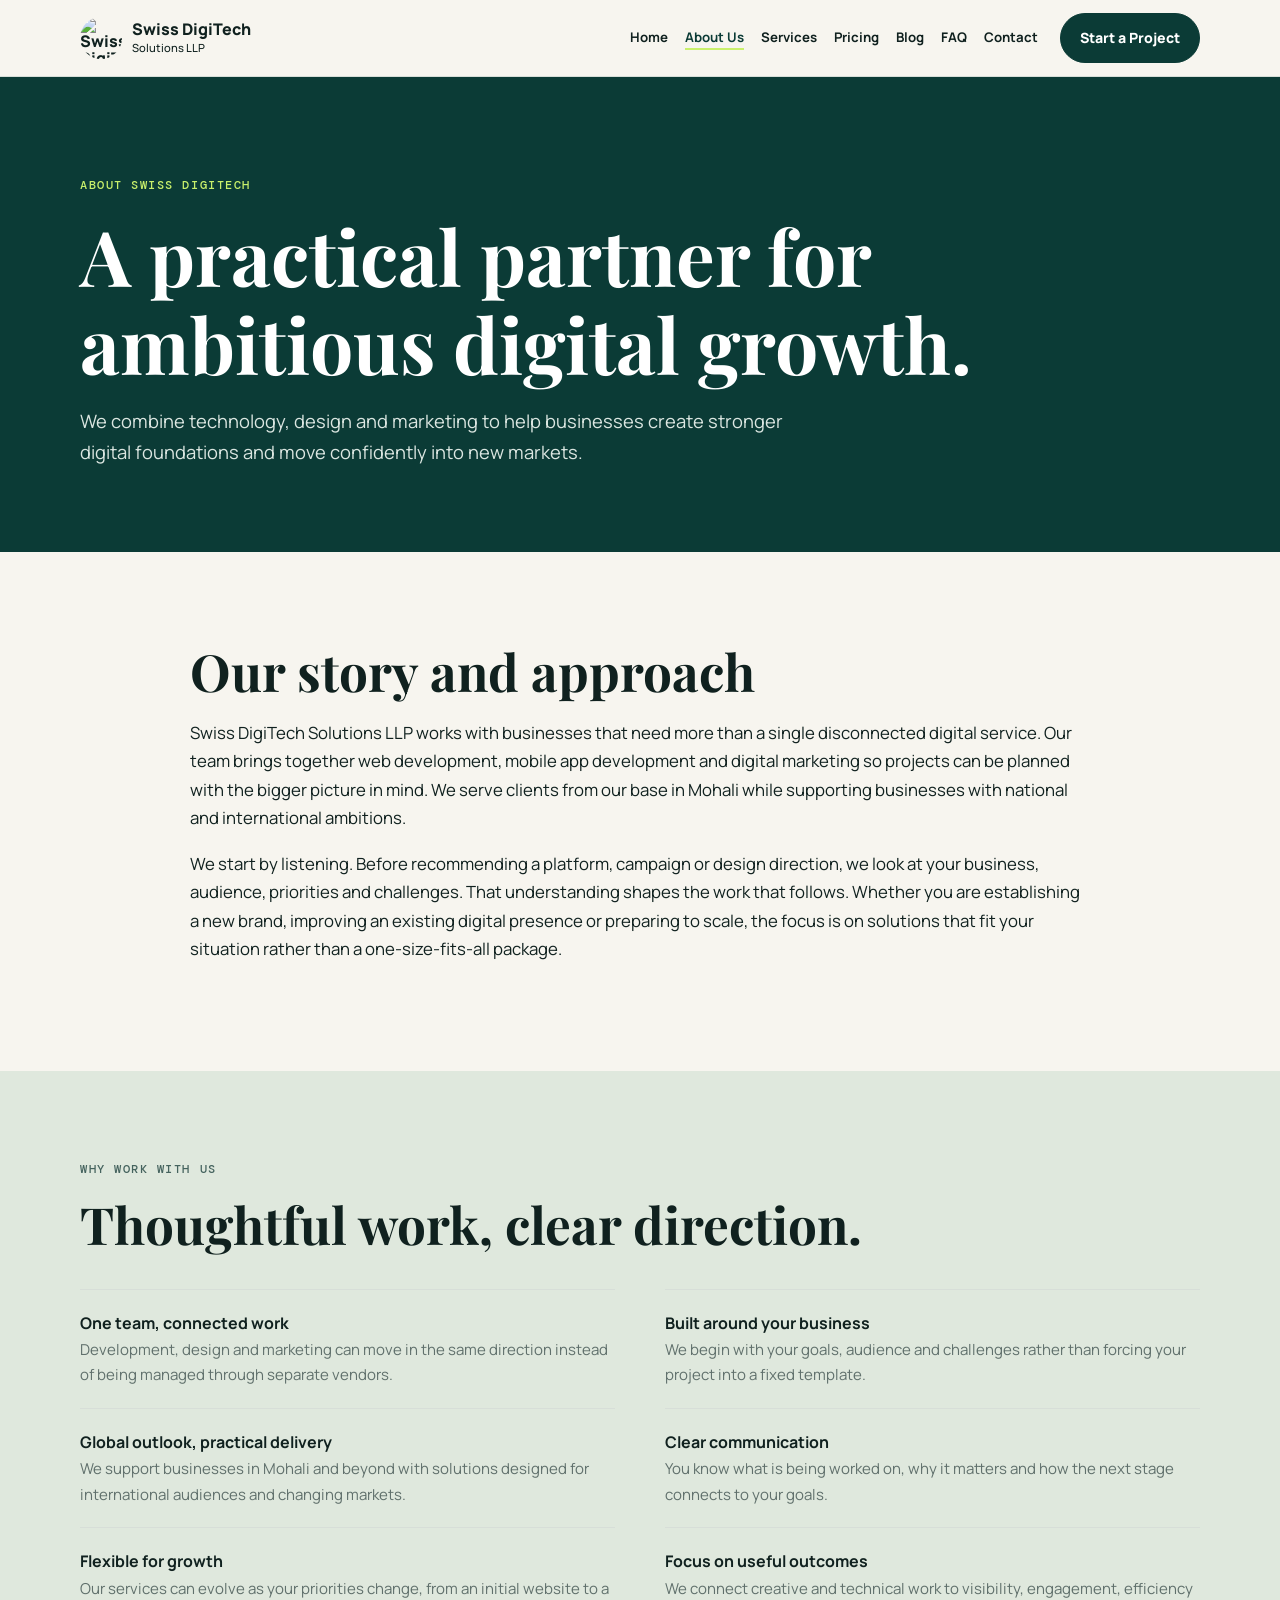
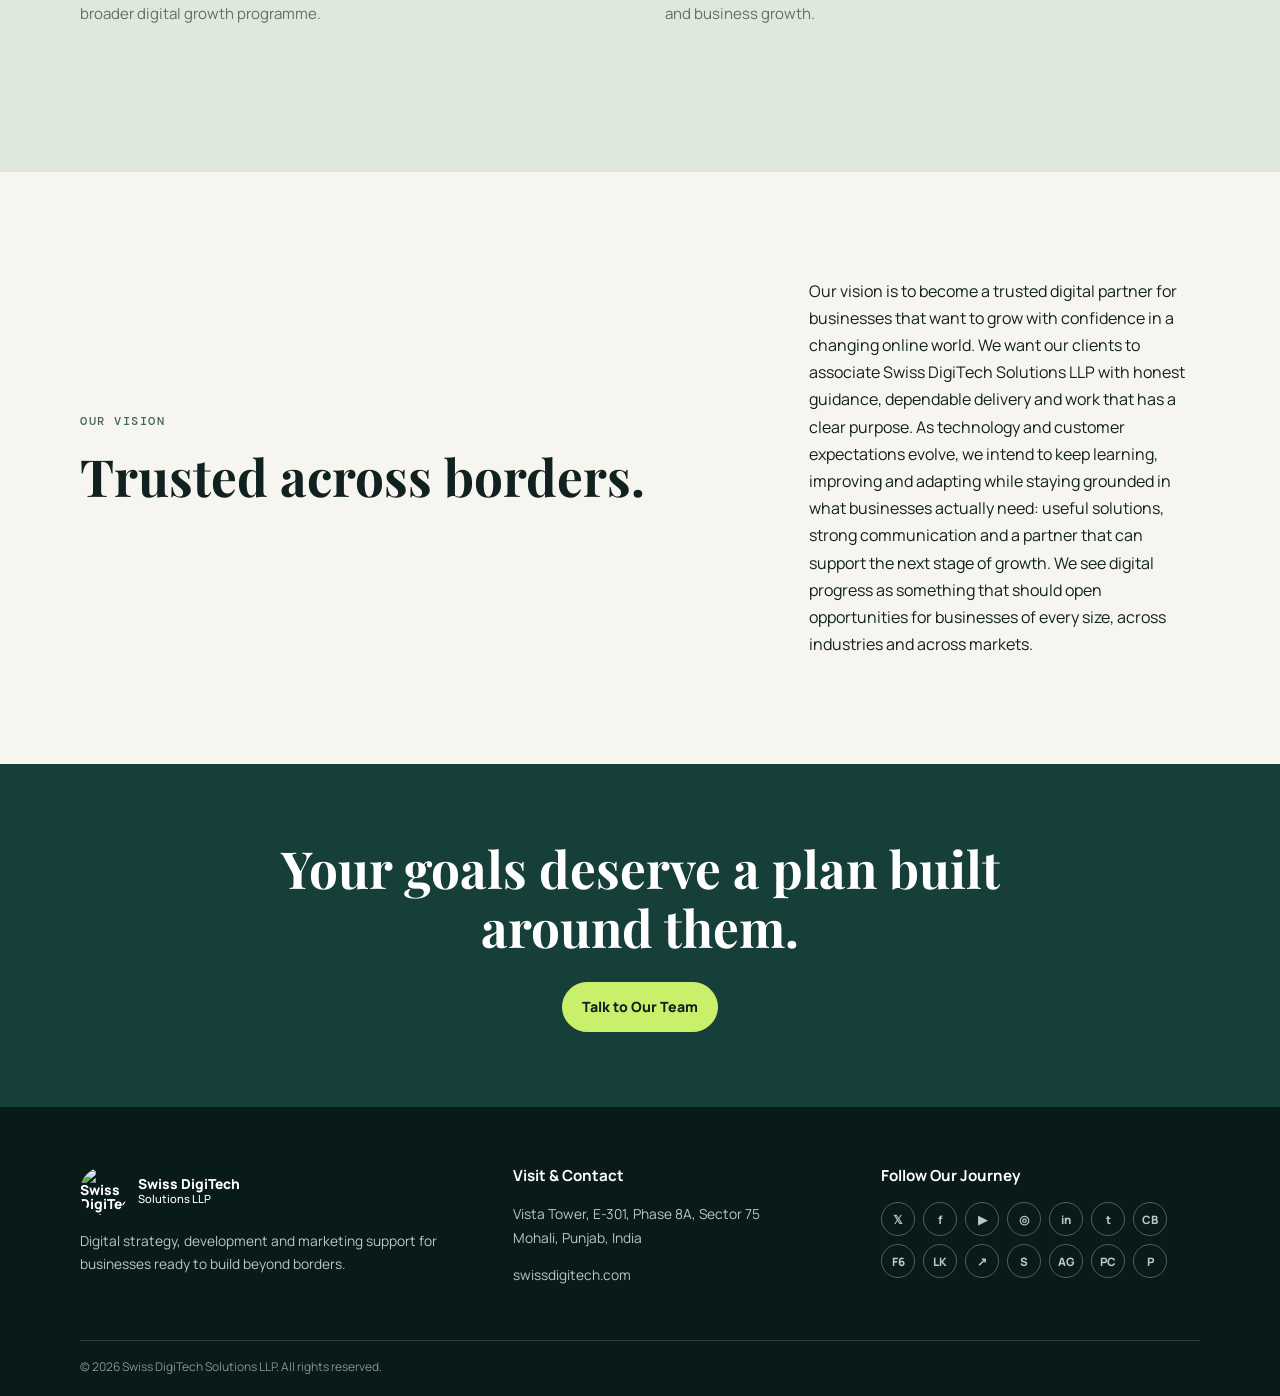
==== about.html @ 36861862 "Add files via upload" ====
<!doctype html><html lang="en"><head>
<meta charset="utf-8"><meta name="viewport" content="width=device-width, initial-scale=1">
<title>About Swiss DigiTech Solutions LLP | Digital Partner</title><meta name="description" content="Learn how Swiss DigiTech Solutions LLP combines technology, design and marketing to support businesses from Mohali to global markets.">
<link rel="canonical" href="https://swissdigitech.com/about-us.html">
<meta name="robots" content="index, follow"><meta name="theme-color" content="#0b3b36">
<link rel="icon" href="https://github.com/swissdigitechsolutionsllp/swissdigitechsolutionsllp.github.io/raw/main/Swiss%20DigiTech%20Solutions%20LLP.jpg"><link rel="manifest" href="site.webmanifest"><link rel="stylesheet" href="styles.css">
</head><body><header class="site-header"><div class="container nav-wrap">
    <a class="brand" href="index.html"><img src="https://github.com/swissdigitechsolutionsllp/swissdigitechsolutionsllp.github.io/raw/main/Swiss%20DigiTech%20Solutions%20LLP.jpg" alt="Swiss DigiTech Solutions LLP logo"><span>Swiss DigiTech<br><small>Solutions LLP</small></span></a>
    <nav aria-label="Main navigation"><a class="" href="index.html">Home</a><a class="active" href="about.html">About Us</a><a class="" href="services.html">Services</a><a class="" href="pricing.html">Pricing</a><a class="" href="blog.html">Blog</a><a class="" href="faq.html">FAQ</a><a class="" href="contact.html">Contact</a></nav>
    <a class="nav-cta" href="contact.html">Start a Project</a>
    </div></header><main>
<section class="page-hero"><div class="container"><p class="eyebrow">ABOUT SWISS DIGITECH</p><h1>A practical partner for ambitious digital growth.</h1><p class="lead">We combine technology, design and marketing to help businesses create stronger digital foundations and move confidently into new markets.</p></div></section>
<section class="section container prose"><h2>Our story and approach</h2><p>Swiss DigiTech Solutions LLP works with businesses that need more than a single disconnected digital service. Our team brings together web development, mobile app development and digital marketing so projects can be planned with the bigger picture in mind. We serve clients from our base in Mohali while supporting businesses with national and international ambitions.</p><p>We start by listening. Before recommending a platform, campaign or design direction, we look at your business, audience, priorities and challenges. That understanding shapes the work that follows. Whether you are establishing a new brand, improving an existing digital presence or preparing to scale, the focus is on solutions that fit your situation rather than a one-size-fits-all package.</p></section>
<section class="section tint"><div class="container"><p class="eyebrow">WHY WORK WITH US</p><h2>Thoughtful work, clear direction.</h2><ul class="benefit-list"><li><strong>One team, connected work</strong><span>Development, design and marketing can move in the same direction instead of being managed through separate vendors.</span></li><li><strong>Built around your business</strong><span>We begin with your goals, audience and challenges rather than forcing your project into a fixed template.</span></li><li><strong>Global outlook, practical delivery</strong><span>We support businesses in Mohali and beyond with solutions designed for international audiences and changing markets.</span></li><li><strong>Clear communication</strong><span>You know what is being worked on, why it matters and how the next stage connects to your goals.</span></li><li><strong>Flexible for growth</strong><span>Our services can evolve as your priorities change, from an initial website to a broader digital growth programme.</span></li><li><strong>Focus on useful outcomes</strong><span>We connect creative and technical work to visibility, engagement, efficiency and business growth.</span></li></ul></div></section>
<section class="section container split"><div><p class="eyebrow">OUR VISION</p><h2>Trusted across borders.</h2></div><div><p>Our vision is to become a trusted digital partner for businesses that want to grow with confidence in a changing online world. We want our clients to associate Swiss DigiTech Solutions LLP with honest guidance, dependable delivery and work that has a clear purpose. As technology and customer expectations evolve, we intend to keep learning, improving and adapting while staying grounded in what businesses actually need: useful solutions, strong communication and a partner that can support the next stage of growth. We see digital progress as something that should open opportunities for businesses of every size, across industries and across markets.</p></div></section>
<section class="cta"><div class="container"><h2>Your goals deserve a plan built around them.</h2><a class="btn light" href="contact.html">Talk to Our Team</a></div></section></main><footer><div class="container footer-grid">
    <div><a class="brand footer-brand" href="index.html"><img src="https://github.com/swissdigitechsolutionsllp/swissdigitechsolutionsllp.github.io/raw/main/Swiss%20DigiTech%20Solutions%20LLP.jpg" alt="Swiss DigiTech Solutions LLP logo"><span>Swiss DigiTech<br><small>Solutions LLP</small></span></a>
    <p>Digital strategy, development and marketing support for businesses ready to build beyond borders.</p></div>
    <div><h3>Visit & Contact</h3><p>Vista Tower, E-301, Phase 8A, Sector 75<br>Mohali, Punjab, India</p><p><a href="https://swissdigitech.com/" target="_blank" rel="noopener">swissdigitech.com</a></p></div>
    <div><h3>Follow Our Journey</h3><div class="socials"><a href="https://x.com/swissdigitech" target="_blank" rel="noopener noreferrer" aria-label="Swiss DigiTech on social platform">𝕏</a>
<a href="https://www.facebook.com/people/Swiss-Digitech/61572821364476/" target="_blank" rel="noopener noreferrer" aria-label="Swiss DigiTech on social platform">f</a>
<a href="https://www.youtube.com/@SwissDigitech" target="_blank" rel="noopener noreferrer" aria-label="Swiss DigiTech on social platform">▶</a>
<a href="https://www.instagram.com/swiss_digitech" target="_blank" rel="noopener noreferrer" aria-label="Swiss DigiTech on social platform">◎</a>
<a href="https://www.linkedin.com/company/swiss-digitech/" target="_blank" rel="noopener noreferrer" aria-label="Swiss DigiTech on social platform">in</a>
<a href="https://swissdigitechsolutionsllp.tumblr.com/" target="_blank" rel="noopener noreferrer" aria-label="Swiss DigiTech on social platform">t</a>
<a href="https://www.crunchbase.com/organization/swiss-digitech-solutions-llp" target="_blank" rel="noopener noreferrer" aria-label="Swiss DigiTech on social platform">CB</a>
<a href="https://www.f6s.com/company/swiss-digitech-solutions-llp" target="_blank" rel="noopener noreferrer" aria-label="Swiss DigiTech on social platform">F6</a>
<a href="https://www.letsknowit.com/swissdigitechsolutionsllp" target="_blank" rel="noopener noreferrer" aria-label="Swiss DigiTech on social platform">LK</a>
<a href="https://linktr.ee/swissdigitechsolutionsllp" target="_blank" rel="noopener noreferrer" aria-label="Swiss DigiTech on social platform">↗</a>
<a href="https://www.spreaker.com/podcast/swiss-digitech-solutions-llp--6686978" target="_blank" rel="noopener noreferrer" aria-label="Swiss DigiTech on social platform">S</a>
<a href="https://www.airgigs.com/user/swissdigitechsolutionsllp" target="_blank" rel="noopener noreferrer" aria-label="Swiss DigiTech on social platform">AG</a>
<a href="https://www.podchaser.com/podcasts/swiss-digitech-solutions-llp-a-6158452" target="_blank" rel="noopener noreferrer" aria-label="Swiss DigiTech on social platform">PC</a>
<a href="https://www.podomatic.com/podcasts/swissdigitech0podcast" target="_blank" rel="noopener noreferrer" aria-label="Swiss DigiTech on social platform">P</a></div></div>
    </div><div class="container copyright">© 2026 Swiss DigiTech Solutions LLP. All rights reserved.</div></footer></body></html>
---- styles.css ----
@import url('https://fonts.googleapis.com/css2?family=DM+Mono:wght@400;500&family=Manrope:wght@400;500;600;700;800&family=Playfair+Display:wght@600;700&display=swap');
:root{--ink:#10211f;--deep:#0b3b36;--sage:#dfe8dd;--lime:#c9f06b;--paper:#f7f5ef;--muted:#60706c;--line:#d7ded8;--white:#fff}*{box-sizing:border-box}html{scroll-behavior:smooth}body{margin:0;background:var(--paper);color:var(--ink);font-family:Manrope,Arial,sans-serif;line-height:1.7}.container{width:min(1120px,calc(100% - 40px));margin:auto}.site-header{position:sticky;top:0;z-index:20;background:rgba(247,245,239,.95);backdrop-filter:blur(14px);border-bottom:1px solid var(--line)}.nav-wrap{min-height:76px;display:flex;align-items:center;gap:22px}.brand{display:flex;align-items:center;gap:10px;text-decoration:none;color:var(--ink);font-weight:800;line-height:1.05}.brand img{width:42px;height:42px;border-radius:50%;object-fit:cover}.brand small{font-weight:500;font-size:.7rem}nav{display:flex;gap:17px;margin-left:auto}nav a{font-size:.83rem;text-decoration:none;color:var(--ink);font-weight:700}nav a:hover,nav a.active{color:var(--deep);border-bottom:2px solid var(--lime)}.nav-cta,.btn{display:inline-block;background:var(--deep);color:white;text-decoration:none;padding:12px 19px;border-radius:999px;font-size:.88rem;font-weight:800;border:1px solid var(--deep);cursor:pointer}.nav-cta{white-space:nowrap}.btn:hover{transform:translateY(-1px)}.ghost{background:transparent;color:var(--deep)}.light{background:var(--lime);border-color:var(--lime);color:var(--ink)}h1,h2,h3{line-height:1.15;margin:0 0 18px}h1,h2{font-family:"Playfair Display",Georgia,serif}h1{font-size:clamp(2.7rem,6vw,5.7rem);max-width:900px}h2{font-size:clamp(2rem,4vw,3.3rem)}h3{font-size:1.12rem}.hero{padding:95px 0 80px;background:linear-gradient(135deg,#f7f5ef 58%,#dfe8dd)}.hero-grid,.split,.contact-grid{display:grid;grid-template-columns:1.35fr .8fr;gap:70px;align-items:center}.eyebrow{font:500 .74rem "DM Mono",monospace;letter-spacing:.13em;color:#45635e;margin:0 0 18px}.lead{font-size:1.15rem;color:#43514d;max-width:750px}.actions{display:flex;gap:12px;flex-wrap:wrap;margin-top:28px}.hero-panel{background:var(--deep);color:white;padding:32px;min-height:340px;border-radius:3px;display:flex;flex-direction:column;gap:20px}.hero-panel span{font:500 .72rem "DM Mono",monospace;color:var(--lime)}.hero-panel h2{font-family:Manrope;font-size:2rem;margin-top:auto}.section{padding:90px 0}.tint{background:var(--sage)}.card-grid{display:grid;grid-template-columns:repeat(3,1fr);gap:18px;margin-top:36px}.card{background:var(--white);border:1px solid var(--line);padding:28px;border-radius:4px}.card p{color:var(--muted);margin-bottom:0}.center{text-align:center;margin-top:32px}.benefit-list{display:grid;grid-template-columns:repeat(2,1fr);gap:0 50px;padding:0;margin:35px 0;list-style:none}.benefit-list li{padding:20px 0;border-top:1px solid var(--line)}.benefit-list strong,.benefit-list span{display:block}.benefit-list span{color:var(--muted);font-size:.94rem}.statement{background:var(--deep);color:white;padding:100px 0}.statement .eyebrow{color:var(--lime)}.statement p:last-child{font-size:1.05rem;color:#d9e5df}.narrow{max-width:800px}.cta{padding:75px 0;background:#173f3a;color:white;text-align:center}.cta h2{max-width:800px;margin:0 auto 25px}.page-hero{padding:100px 0 65px;background:var(--deep);color:white}.page-hero .eyebrow{color:var(--lime)}.page-hero .lead{color:#dbe6e1}.prose{max-width:900px}.prose p{font-size:1.05rem}.steps{list-style:none;padding:0;margin:0}.steps li{display:grid;grid-template-columns:140px 1fr;gap:20px;padding:17px 0;border-top:1px solid var(--line)}.steps span{color:var(--muted)}.pricing-grid{display:grid;grid-template-columns:repeat(3,1fr);gap:18px}.price-card{border:1px solid var(--line);padding:32px;background:white}.price-card.featured{background:var(--deep);color:white}.price-card.featured .eyebrow{color:var(--lime)}.price-card ul{padding-left:18px;margin:25px 0}.faq-list{max-width:900px}.faq-list details{background:white;border:1px solid var(--line);padding:20px 24px;margin-bottom:12px}.faq-list summary{font-weight:800;cursor:pointer}.faq-list p{color:var(--muted)}.tag{font:500 .7rem "DM Mono",monospace;color:var(--deep);letter-spacing:.1em}.contact-grid{align-items:start}.contact-card{display:grid;gap:3px;padding:16px 0;border-bottom:1px solid var(--line)}.contact-card a{color:var(--deep)}form{background:white;border:1px solid var(--line);padding:28px}label{display:block;font-size:.85rem;font-weight:800;margin-bottom:15px}input,textarea{width:100%;margin-top:6px;padding:12px;border:1px solid #bdc9c2;background:#fff;font:inherit}.form-note{font-size:.75rem;color:var(--muted)}footer{background:#081b19;color:#dce5e0;padding:60px 0 18px}.footer-grid{display:grid;grid-template-columns:1.2fr 1fr 1fr;gap:50px}.footer-brand{color:white}.footer-brand img{width:48px;height:48px}footer h3{font-family:Manrope;color:white;font-size:.95rem}footer p,footer a{font-size:.86rem;color:#b8c9c2;text-decoration:none}.socials{display:flex;flex-wrap:wrap;gap:8px}.socials a{width:34px;height:34px;border:1px solid #48615c;display:grid;place-items:center;border-radius:50%;font-weight:800;font-size:.72rem}.copyright{border-top:1px solid #29423d;margin-top:40px;padding-top:16px;font-size:.75rem;color:#81958f}@media(max-width:850px){nav{display:none}.nav-cta{margin-left:auto}.hero-grid,.split,.contact-grid{grid-template-columns:1fr;gap:35px}.card-grid,.pricing-grid{grid-template-columns:1fr 1fr}.footer-grid{grid-template-columns:1fr 1fr}.hero{padding-top:70px}.section{padding:65px 0}}@media(max-width:560px){.container{width:min(100% - 28px,1120px)}.nav-cta{display:none}.site-header .brand img{width:38px;height:38px}.card-grid,.pricing-grid,.benefit-list{grid-template-columns:1fr}.footer-grid{grid-template-columns:1fr}.benefit-list{gap:0}.steps li{grid-template-columns:1fr;gap:4px}.hero-panel{min-height:260px}.page-hero{padding:75px 0 55px}}
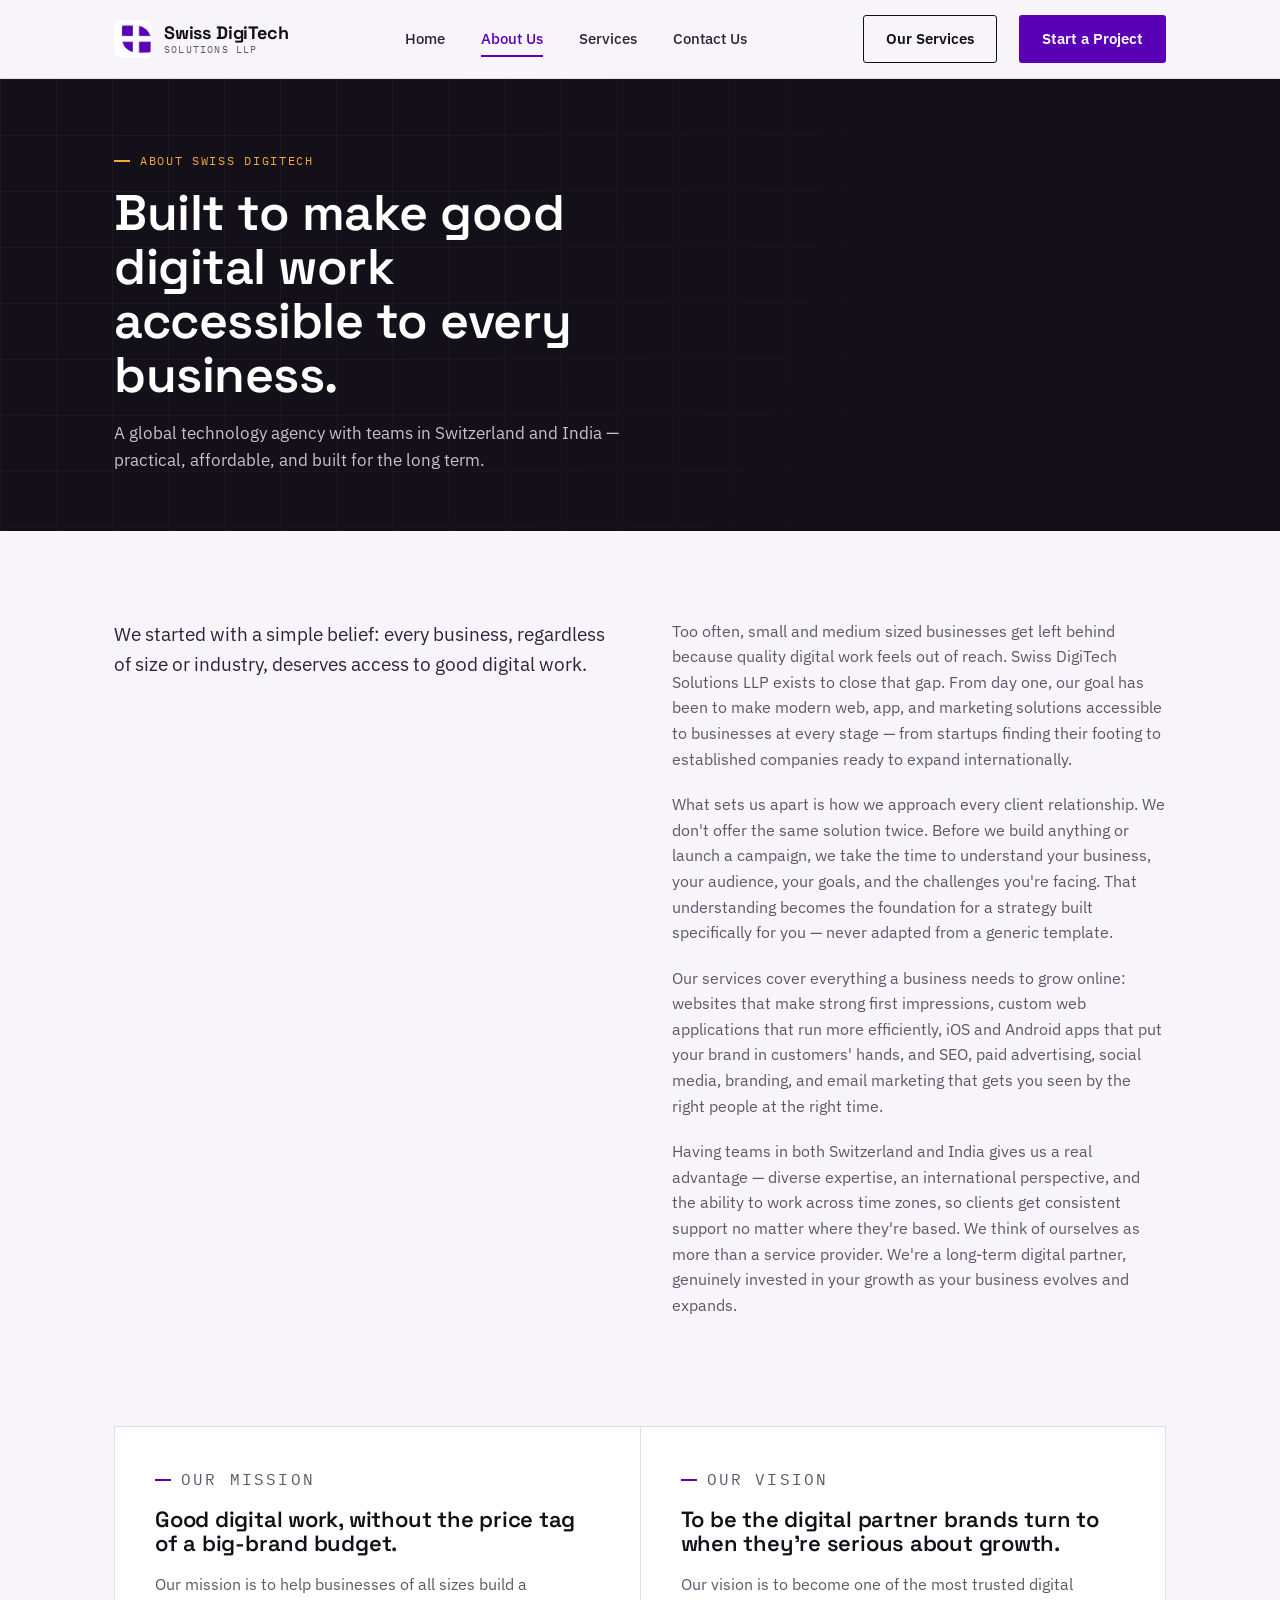
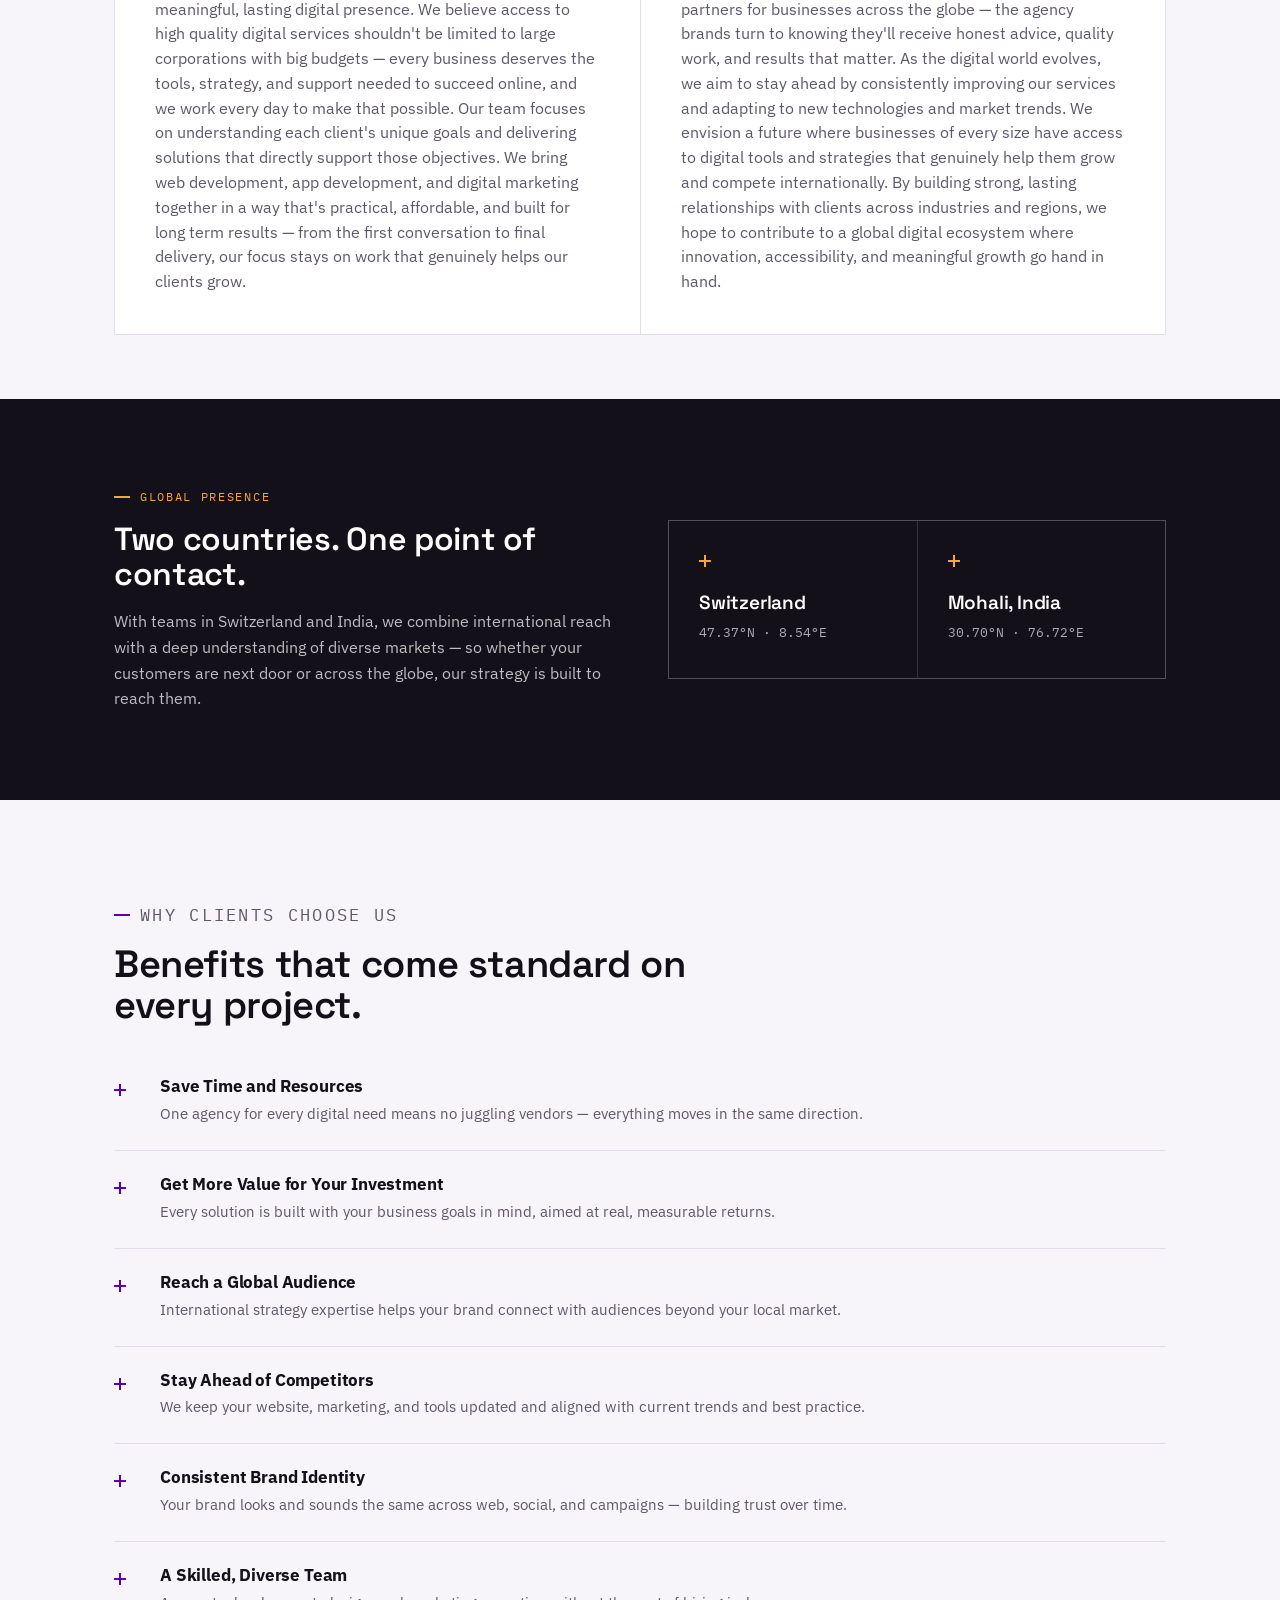
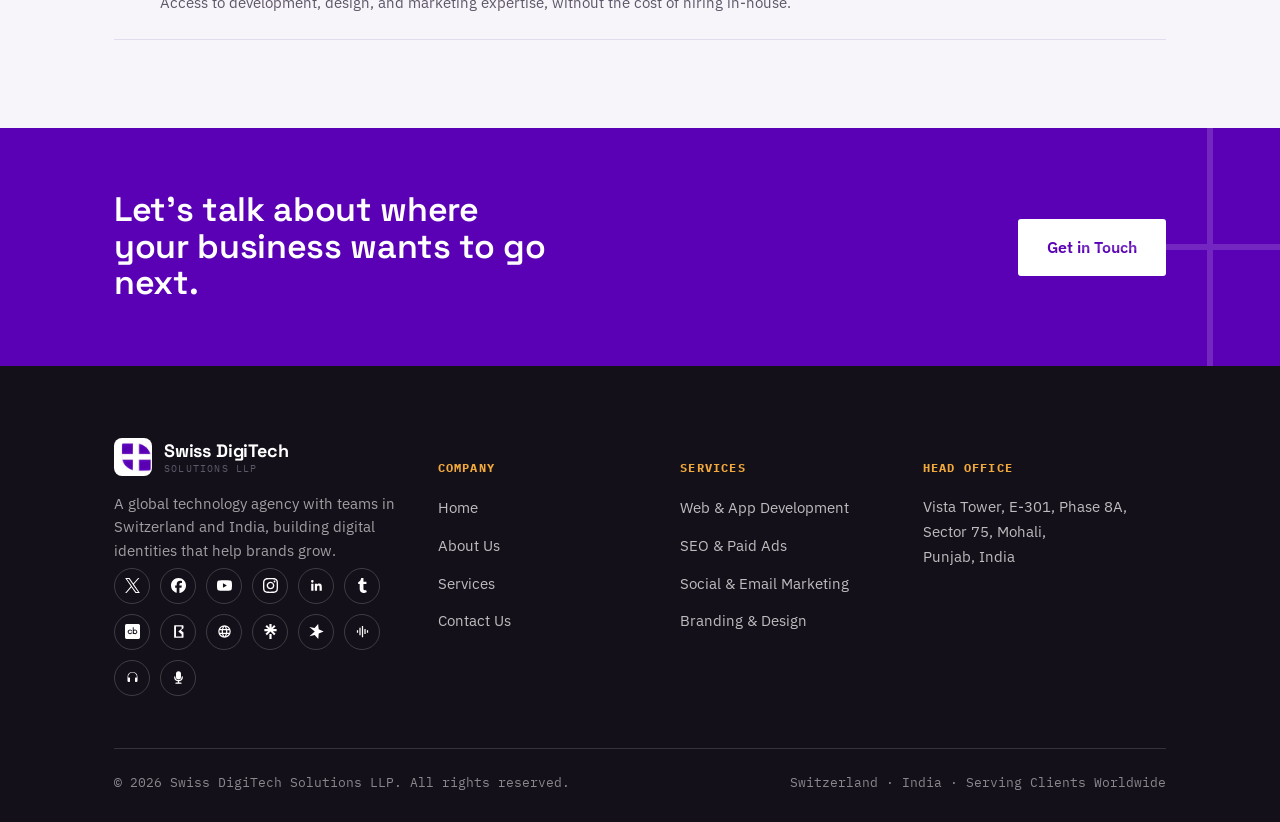
==== commit 3c39ee93: "Add files via upload" ====
--- a/about.html
+++ b/about.html
@@ -1,34 +1,213 @@
-<!doctype html><html lang="en"><head>
-<meta charset="utf-8"><meta name="viewport" content="width=device-width, initial-scale=1">
-<title>About Swiss DigiTech Solutions LLP | Digital Partner</title><meta name="description" content="Learn how Swiss DigiTech Solutions LLP combines technology, design and marketing to support businesses from Mohali to global markets.">
-<link rel="canonical" href="https://swissdigitech.com/about-us.html">
-<meta name="robots" content="index, follow"><meta name="theme-color" content="#0b3b36">
-<link rel="icon" href="https://github.com/swissdigitechsolutionsllp/swissdigitechsolutionsllp.github.io/raw/main/Swiss%20DigiTech%20Solutions%20LLP.jpg"><link rel="manifest" href="site.webmanifest"><link rel="stylesheet" href="styles.css">
-</head><body><header class="site-header"><div class="container nav-wrap">
-    <a class="brand" href="index.html"><img src="https://github.com/swissdigitechsolutionsllp/swissdigitechsolutionsllp.github.io/raw/main/Swiss%20DigiTech%20Solutions%20LLP.jpg" alt="Swiss DigiTech Solutions LLP logo"><span>Swiss DigiTech<br><small>Solutions LLP</small></span></a>
-    <nav aria-label="Main navigation"><a class="" href="index.html">Home</a><a class="active" href="about.html">About Us</a><a class="" href="services.html">Services</a><a class="" href="pricing.html">Pricing</a><a class="" href="blog.html">Blog</a><a class="" href="faq.html">FAQ</a><a class="" href="contact.html">Contact</a></nav>
-    <a class="nav-cta" href="contact.html">Start a Project</a>
-    </div></header><main>
-<section class="page-hero"><div class="container"><p class="eyebrow">ABOUT SWISS DIGITECH</p><h1>A practical partner for ambitious digital growth.</h1><p class="lead">We combine technology, design and marketing to help businesses create stronger digital foundations and move confidently into new markets.</p></div></section>
-<section class="section container prose"><h2>Our story and approach</h2><p>Swiss DigiTech Solutions LLP works with businesses that need more than a single disconnected digital service. Our team brings together web development, mobile app development and digital marketing so projects can be planned with the bigger picture in mind. We serve clients from our base in Mohali while supporting businesses with national and international ambitions.</p><p>We start by listening. Before recommending a platform, campaign or design direction, we look at your business, audience, priorities and challenges. That understanding shapes the work that follows. Whether you are establishing a new brand, improving an existing digital presence or preparing to scale, the focus is on solutions that fit your situation rather than a one-size-fits-all package.</p></section>
-<section class="section tint"><div class="container"><p class="eyebrow">WHY WORK WITH US</p><h2>Thoughtful work, clear direction.</h2><ul class="benefit-list"><li><strong>One team, connected work</strong><span>Development, design and marketing can move in the same direction instead of being managed through separate vendors.</span></li><li><strong>Built around your business</strong><span>We begin with your goals, audience and challenges rather than forcing your project into a fixed template.</span></li><li><strong>Global outlook, practical delivery</strong><span>We support businesses in Mohali and beyond with solutions designed for international audiences and changing markets.</span></li><li><strong>Clear communication</strong><span>You know what is being worked on, why it matters and how the next stage connects to your goals.</span></li><li><strong>Flexible for growth</strong><span>Our services can evolve as your priorities change, from an initial website to a broader digital growth programme.</span></li><li><strong>Focus on useful outcomes</strong><span>We connect creative and technical work to visibility, engagement, efficiency and business growth.</span></li></ul></div></section>
-<section class="section container split"><div><p class="eyebrow">OUR VISION</p><h2>Trusted across borders.</h2></div><div><p>Our vision is to become a trusted digital partner for businesses that want to grow with confidence in a changing online world. We want our clients to associate Swiss DigiTech Solutions LLP with honest guidance, dependable delivery and work that has a clear purpose. As technology and customer expectations evolve, we intend to keep learning, improving and adapting while staying grounded in what businesses actually need: useful solutions, strong communication and a partner that can support the next stage of growth. We see digital progress as something that should open opportunities for businesses of every size, across industries and across markets.</p></div></section>
-<section class="cta"><div class="container"><h2>Your goals deserve a plan built around them.</h2><a class="btn light" href="contact.html">Talk to Our Team</a></div></section></main><footer><div class="container footer-grid">
-    <div><a class="brand footer-brand" href="index.html"><img src="https://github.com/swissdigitechsolutionsllp/swissdigitechsolutionsllp.github.io/raw/main/Swiss%20DigiTech%20Solutions%20LLP.jpg" alt="Swiss DigiTech Solutions LLP logo"><span>Swiss DigiTech<br><small>Solutions LLP</small></span></a>
-    <p>Digital strategy, development and marketing support for businesses ready to build beyond borders.</p></div>
-    <div><h3>Visit & Contact</h3><p>Vista Tower, E-301, Phase 8A, Sector 75<br>Mohali, Punjab, India</p><p><a href="https://swissdigitech.com/" target="_blank" rel="noopener">swissdigitech.com</a></p></div>
-    <div><h3>Follow Our Journey</h3><div class="socials"><a href="https://x.com/swissdigitech" target="_blank" rel="noopener noreferrer" aria-label="Swiss DigiTech on social platform">𝕏</a>
-<a href="https://www.facebook.com/people/Swiss-Digitech/61572821364476/" target="_blank" rel="noopener noreferrer" aria-label="Swiss DigiTech on social platform">f</a>
-<a href="https://www.youtube.com/@SwissDigitech" target="_blank" rel="noopener noreferrer" aria-label="Swiss DigiTech on social platform">▶</a>
-<a href="https://www.instagram.com/swiss_digitech" target="_blank" rel="noopener noreferrer" aria-label="Swiss DigiTech on social platform">◎</a>
-<a href="https://www.linkedin.com/company/swiss-digitech/" target="_blank" rel="noopener noreferrer" aria-label="Swiss DigiTech on social platform">in</a>
-<a href="https://swissdigitechsolutionsllp.tumblr.com/" target="_blank" rel="noopener noreferrer" aria-label="Swiss DigiTech on social platform">t</a>
-<a href="https://www.crunchbase.com/organization/swiss-digitech-solutions-llp" target="_blank" rel="noopener noreferrer" aria-label="Swiss DigiTech on social platform">CB</a>
-<a href="https://www.f6s.com/company/swiss-digitech-solutions-llp" target="_blank" rel="noopener noreferrer" aria-label="Swiss DigiTech on social platform">F6</a>
-<a href="https://www.letsknowit.com/swissdigitechsolutionsllp" target="_blank" rel="noopener noreferrer" aria-label="Swiss DigiTech on social platform">LK</a>
-<a href="https://linktr.ee/swissdigitechsolutionsllp" target="_blank" rel="noopener noreferrer" aria-label="Swiss DigiTech on social platform">↗</a>
-<a href="https://www.spreaker.com/podcast/swiss-digitech-solutions-llp--6686978" target="_blank" rel="noopener noreferrer" aria-label="Swiss DigiTech on social platform">S</a>
-<a href="https://www.airgigs.com/user/swissdigitechsolutionsllp" target="_blank" rel="noopener noreferrer" aria-label="Swiss DigiTech on social platform">AG</a>
-<a href="https://www.podchaser.com/podcasts/swiss-digitech-solutions-llp-a-6158452" target="_blank" rel="noopener noreferrer" aria-label="Swiss DigiTech on social platform">PC</a>
-<a href="https://www.podomatic.com/podcasts/swissdigitech0podcast" target="_blank" rel="noopener noreferrer" aria-label="Swiss DigiTech on social platform">P</a></div></div>
-    </div><div class="container copyright">© 2026 Swiss DigiTech Solutions LLP. All rights reserved.</div></footer></body></html>+<!DOCTYPE html>
+<html lang="en">
+<head>
+<meta charset="UTF-8">
+<meta name="viewport" content="width=device-width, initial-scale=1.0">
+<title>About Us | Swiss DigiTech Solutions LLP | Our Story and Services</title>
+<meta name="description" content="Swiss DigiTech Solutions LLP is a global technology agency helping businesses build strong online identities through affordable web development, app development, and digital marketing solutions.">
+<link rel="canonical" href="https://swissdigitech.com/about.html">
+
+<meta property="og:type" content="website">
+<meta property="og:title" content="About Us | Swiss DigiTech Solutions LLP">
+<meta property="og:description" content="A global technology agency with teams in Switzerland and India, building digital identities that help brands grow.">
+<meta property="og:url" content="https://swissdigitech.com/about.html">
+<meta property="og:image" content="https://swissdigitech.com/assets/icon-512.png">
+
+<link rel="icon" href="/favicon.ico" sizes="any">
+<link rel="icon" type="image/png" sizes="32x32" href="/assets/icon-32.png">
+<link rel="apple-touch-icon" href="/assets/icon-180.png">
+<link rel="manifest" href="/site.webmanifest">
+<meta name="theme-color" content="#5A00B5">
+
+<link rel="preconnect" href="https://fonts.googleapis.com">
+<link rel="preconnect" href="https://fonts.gstatic.com" crossorigin>
+<link href="https://fonts.googleapis.com/css2?family=Space+Grotesk:wght@500;600;700&family=IBM+Plex+Sans:wght@400;500;600;700&family=IBM+Plex+Mono:wght@400;500&display=swap" rel="stylesheet">
+<link rel="stylesheet" href="/css/style.css">
+</head>
+<body>
+
+<header class="site-header">
+  <div class="wrap">
+    <a class="brand" href="/index.html">
+      <img src="/assets/icon-48.png" alt="Swiss DigiTech Solutions LLP logo">
+      <span class="brand-name">Swiss DigiTech<span>Solutions LLP</span></span>
+    </a>
+    <nav class="nav-desktop" aria-label="Primary">
+      <a href="/index.html">Home</a>
+      <a href="/about.html" aria-current="page">About Us</a>
+      <a href="/services.html">Services</a>
+      <a href="/contact.html">Contact Us</a>
+    </nav>
+    <div class="header-cta">
+      <a class="btn btn-outline" href="/services.html">Our Services</a>
+      <a class="btn btn-primary" href="/contact.html">Start a Project</a>
+      <button class="nav-toggle" aria-label="Toggle menu" aria-expanded="false" id="navToggle">
+        <span></span><span></span><span></span>
+      </button>
+    </div>
+  </div>
+  <nav class="nav-mobile" id="navMobile" aria-label="Mobile">
+    <a href="/index.html">Home</a>
+    <a href="/about.html">About Us</a>
+    <a href="/services.html">Services</a>
+    <a href="/contact.html">Contact Us</a>
+  </nav>
+</header>
+
+<main>
+
+  <section class="page-hero">
+    <div class="wrap">
+      <p class="eyebrow on-dark">About Swiss DigiTech</p>
+      <h1>Built to make good digital work accessible to every business.</h1>
+      <p class="lead">A global technology agency with teams in Switzerland and India — practical, affordable, and built for the long term.</p>
+    </div>
+  </section>
+
+  <section>
+    <div class="wrap">
+      <div class="grid cols-2" style="border:none;background:none;gap:64px;">
+        <div>
+          <p class="about-lede">We started with a simple belief: every business, regardless of size or industry, deserves access to good digital work.</p>
+        </div>
+        <div class="about-body">
+          <p>Too often, small and medium sized businesses get left behind because quality digital work feels out of reach. Swiss DigiTech Solutions LLP exists to close that gap. From day one, our goal has been to make modern web, app, and marketing solutions accessible to businesses at every stage — from startups finding their footing to established companies ready to expand internationally.</p>
+          <p>What sets us apart is how we approach every client relationship. We don't offer the same solution twice. Before we build anything or launch a campaign, we take the time to understand your business, your audience, your goals, and the challenges you're facing. That understanding becomes the foundation for a strategy built specifically for you — never adapted from a generic template.</p>
+          <p>Our services cover everything a business needs to grow online: websites that make strong first impressions, custom web applications that run more efficiently, iOS and Android apps that put your brand in customers' hands, and SEO, paid advertising, social media, branding, and email marketing that gets you seen by the right people at the right time.</p>
+          <p>Having teams in both Switzerland and India gives us a real advantage — diverse expertise, an international perspective, and the ability to work across time zones, so clients get consistent support no matter where they're based. We think of ourselves as more than a service provider. We're a long-term digital partner, genuinely invested in your growth as your business evolves and expands.</p>
+        </div>
+      </div>
+    </div>
+  </section>
+
+  <!-- MISSION / VISION -->
+  <section class="tight" style="padding-top:0;">
+    <div class="wrap">
+      <div class="duo">
+        <div>
+          <p class="eyebrow">Our Mission</p>
+          <h3>Good digital work, without the price tag of a big-brand budget.</h3>
+          <p>Our mission is to help businesses of all sizes build a meaningful, lasting digital presence. We believe access to high quality digital services shouldn't be limited to large corporations with big budgets — every business deserves the tools, strategy, and support needed to succeed online, and we work every day to make that possible. Our team focuses on understanding each client's unique goals and delivering solutions that directly support those objectives. We bring web development, app development, and digital marketing together in a way that's practical, affordable, and built for long term results — from the first conversation to final delivery, our focus stays on work that genuinely helps our clients grow.</p>
+        </div>
+        <div>
+          <p class="eyebrow">Our Vision</p>
+          <h3>To be the digital partner brands turn to when they're serious about growth.</h3>
+          <p>Our vision is to become one of the most trusted digital partners for businesses across the globe — the agency brands turn to knowing they'll receive honest advice, quality work, and results that matter. As the digital world evolves, we aim to stay ahead by consistently improving our services and adapting to new technologies and market trends. We envision a future where businesses of every size have access to digital tools and strategies that genuinely help them grow and compete internationally. By building strong, lasting relationships with clients across industries and regions, we hope to contribute to a global digital ecosystem where innovation, accessibility, and meaningful growth go hand in hand.</p>
+        </div>
+      </div>
+    </div>
+  </section>
+
+  <!-- GLOBAL PRESENCE -->
+  <section style="background:var(--ink);color:#fff;">
+    <div class="wrap">
+      <div class="grid cols-2" style="border:none;background:none;gap:56px;align-items:center;">
+        <div>
+          <p class="eyebrow on-dark">Global Presence</p>
+          <h2 style="color:#fff;font-size:clamp(24px,3vw,32px);">Two countries. One point of contact.</h2>
+          <p style="color:rgba(255,255,255,0.72);font-size:16px;margin-top:18px;max-width:52ch;">With teams in Switzerland and India, we combine international reach with a deep understanding of diverse markets — so whether your customers are next door or across the globe, our strategy is built to reach them.</p>
+        </div>
+        <div class="grid cols-2" style="border:1px solid var(--line-dark);background:var(--line-dark);">
+          <div class="card" style="background:var(--ink);">
+            <span class="cross amber"></span>
+            <h3 style="color:#fff;">Switzerland</h3>
+            <p style="color:rgba(255,255,255,0.65);font-family:var(--font-mono);font-size:13px;">47.37°N · 8.54°E</p>
+          </div>
+          <div class="card" style="background:var(--ink);">
+            <span class="cross amber"></span>
+            <h3 style="color:#fff;">Mohali, India</h3>
+            <p style="color:rgba(255,255,255,0.65);font-family:var(--font-mono);font-size:13px;">30.70°N · 76.72°E</p>
+          </div>
+        </div>
+      </div>
+    </div>
+  </section>
+
+  <!-- WHY CHOOSE US -->
+  <section>
+    <div class="wrap">
+      <div class="section-head">
+        <p class="eyebrow">Why Clients Choose Us</p>
+        <h2>Benefits that come standard on every project.</h2>
+      </div>
+      <ul class="blist grid cols-2" style="border:none;background:none;column-gap:56px;">
+        <li><span class="cross"></span><div><h4>Save Time and Resources</h4><p>One agency for every digital need means no juggling vendors — everything moves in the same direction.</p></div></li>
+        <li><span class="cross"></span><div><h4>Get More Value for Your Investment</h4><p>Every solution is built with your business goals in mind, aimed at real, measurable returns.</p></div></li>
+        <li><span class="cross"></span><div><h4>Reach a Global Audience</h4><p>International strategy expertise helps your brand connect with audiences beyond your local market.</p></div></li>
+        <li><span class="cross"></span><div><h4>Stay Ahead of Competitors</h4><p>We keep your website, marketing, and tools updated and aligned with current trends and best practice.</p></div></li>
+        <li><span class="cross"></span><div><h4>Consistent Brand Identity</h4><p>Your brand looks and sounds the same across web, social, and campaigns — building trust over time.</p></div></li>
+        <li><span class="cross"></span><div><h4>A Skilled, Diverse Team</h4><p>Access to development, design, and marketing expertise, without the cost of hiring in-house.</p></div></li>
+      </ul>
+    </div>
+  </section>
+
+  <section class="cta-banner">
+    <div class="wrap">
+      <h2>Let's talk about where your business wants to go next.</h2>
+      <a class="btn btn-primary btn-lg" href="/contact.html">Get in Touch</a>
+    </div>
+  </section>
+
+</main>
+
+<footer class="site-footer">
+  <div class="wrap">
+    <div class="footer-grid">
+      <div class="footer-brand">
+        <a class="brand" href="/index.html">
+          <img src="/assets/icon-48.png" alt="Swiss DigiTech Solutions LLP logo">
+          <span class="brand-name">Swiss DigiTech<span>Solutions LLP</span></span>
+        </a>
+        <p>A global technology agency with teams in Switzerland and India, building digital identities that help brands grow.</p>
+        <div class="footer-social" aria-label="Social media links"><a href="https://x.com/swissdigitech" target="_blank" rel="noopener" aria-label="Swiss DigiTech on X"><svg role="img" viewBox="0 0 24 24" aria-hidden="true"><path d="M14.234 10.162 22.977 0h-2.072l-7.591 8.824L7.251 0H.258l9.168 13.343L.258 24H2.33l8.016-9.318L16.749 24h6.993zm-2.837 3.299-.929-1.329L3.076 1.56h3.182l5.965 8.532.929 1.329 7.754 11.09h-3.182z"/></svg></a>
+<a href="https://www.facebook.com/people/Swiss-Digitech/61572821364476/" target="_blank" rel="noopener" aria-label="Swiss DigiTech on Facebook"><svg role="img" viewBox="0 0 24 24" aria-hidden="true"><path d="M9.101 23.691v-7.98H6.627v-3.667h2.474v-1.58c0-4.085 1.848-5.978 5.858-5.978.401 0 .955.042 1.468.103a8.68 8.68 0 0 1 1.141.195v3.325a8.623 8.623 0 0 0-.653-.036 26.805 26.805 0 0 0-.733-.009c-.707 0-1.259.096-1.675.309a1.686 1.686 0 0 0-.679.622c-.258.42-.374.995-.374 1.752v1.297h3.919l-.386 2.103-.287 1.564h-3.246v8.245C19.396 23.238 24 18.179 24 12.044c0-6.627-5.373-12-12-12s-12 5.373-12 12c0 5.628 3.874 10.35 9.101 11.647Z"/></svg></a>
+<a href="https://www.youtube.com/@SwissDigitech" target="_blank" rel="noopener" aria-label="Swiss DigiTech on YouTube"><svg role="img" viewBox="0 0 24 24" aria-hidden="true"><path d="M23.498 6.186a3.016 3.016 0 0 0-2.122-2.136C19.505 3.545 12 3.545 12 3.545s-7.505 0-9.377.505A3.017 3.017 0 0 0 .502 6.186C0 8.07 0 12 0 12s0 3.93.502 5.814a3.016 3.016 0 0 0 2.122 2.136c1.871.505 9.376.505 9.376.505s7.505 0 9.377-.505a3.015 3.015 0 0 0 2.122-2.136C24 15.93 24 12 24 12s0-3.93-.502-5.814zM9.545 15.568V8.432L15.818 12l-6.273 3.568z"/></svg></a>
+<a href="https://www.instagram.com/swiss_digitech" target="_blank" rel="noopener" aria-label="Swiss DigiTech on Instagram"><svg role="img" viewBox="0 0 24 24" aria-hidden="true"><path d="M7.0301.084c-1.2768.0602-2.1487.264-2.911.5634-.7888.3075-1.4575.72-2.1228 1.3877-.6652.6677-1.075 1.3368-1.3802 2.127-.2954.7638-.4956 1.6365-.552 2.914-.0564 1.2775-.0689 1.6882-.0626 4.947.0062 3.2586.0206 3.6671.0825 4.9473.061 1.2765.264 2.1482.5635 2.9107.308.7889.72 1.4573 1.388 2.1228.6679.6655 1.3365 1.0743 2.1285 1.38.7632.295 1.6361.4961 2.9134.552 1.2773.056 1.6884.069 4.9462.0627 3.2578-.0062 3.668-.0207 4.9478-.0814 1.28-.0607 2.147-.2652 2.9098-.5633.7889-.3086 1.4578-.72 2.1228-1.3881.665-.6682 1.0745-1.3378 1.3795-2.1284.2957-.7632.4966-1.636.552-2.9124.056-1.2809.0692-1.6898.063-4.948-.0063-3.2583-.021-3.6668-.0817-4.9465-.0607-1.2797-.264-2.1487-.5633-2.9117-.3084-.7889-.72-1.4568-1.3876-2.1228C21.2982 1.33 20.628.9208 19.8378.6165 19.074.321 18.2017.1197 16.9244.0645 15.6471.0093 15.236-.005 11.977.0014 8.718.0076 8.31.0215 7.0301.0839m.1402 21.6932c-1.17-.0509-1.8053-.2453-2.2287-.408-.5606-.216-.96-.4771-1.3819-.895-.422-.4178-.6811-.8186-.9-1.378-.1644-.4234-.3624-1.058-.4171-2.228-.0595-1.2645-.072-1.6442-.079-4.848-.007-3.2037.0053-3.583.0607-4.848.05-1.169.2456-1.805.408-2.2282.216-.5613.4762-.96.895-1.3816.4188-.4217.8184-.6814 1.3783-.9003.423-.1651 1.0575-.3614 2.227-.4171 1.2655-.06 1.6447-.072 4.848-.079 3.2033-.007 3.5835.005 4.8495.0608 1.169.0508 1.8053.2445 2.228.408.5608.216.96.4754 1.3816.895.4217.4194.6816.8176.9005 1.3787.1653.4217.3617 1.056.4169 2.2263.0602 1.2655.0739 1.645.0796 4.848.0058 3.203-.0055 3.5834-.061 4.848-.051 1.17-.245 1.8055-.408 2.2294-.216.5604-.4763.96-.8954 1.3814-.419.4215-.8181.6811-1.3783.9-.4224.1649-1.0577.3617-2.2262.4174-1.2656.0595-1.6448.072-4.8493.079-3.2045.007-3.5825-.006-4.848-.0608M16.953 5.5864A1.44 1.44 0 1 0 18.39 4.144a1.44 1.44 0 0 0-1.437 1.4424M5.8385 12.012c.0067 3.4032 2.7706 6.1557 6.173 6.1493 3.4026-.0065 6.157-2.7701 6.1506-6.1733-.0065-3.4032-2.771-6.1565-6.174-6.1498-3.403.0067-6.156 2.771-6.1496 6.1738M8 12.0077a4 4 0 1 1 4.008 3.9921A3.9996 3.9996 0 0 1 8 12.0077"/></svg></a>
+<a href="https://www.linkedin.com/company/swiss-digitech/" target="_blank" rel="noopener" aria-label="Swiss DigiTech on LinkedIn"><svg role="img" viewBox="0 0 24 24" aria-hidden="true"><path d="M20.447 20.452h-3.554v-5.569c0-1.328-.027-3.037-1.852-3.037-1.853 0-2.136 1.446-2.136 2.939v5.667H9.351V9h3.414v1.561h.049c.476-.9 1.637-1.85 3.37-1.85 3.601 0 4.267 2.37 4.267 5.455v6.286zM5.337 7.433a2.062 2.062 0 1 1 0-4.124 2.062 2.062 0 0 1 0 4.124zM7.114 20.452H3.558V9h3.556v11.452z"/></svg></a>
+<a href="https://swissdigitechsolutionsllp.tumblr.com/" target="_blank" rel="noopener" aria-label="Swiss DigiTech on Tumblr"><svg role="img" viewBox="0 0 24 24" aria-hidden="true"><path d="M14.563 24c-5.093 0-7.031-3.756-7.031-6.411V9.747H5.116V6.648c3.63-1.313 4.512-4.596 4.71-6.469C9.84.051 9.941 0 9.999 0h3.517v6.114h4.801v3.633h-4.82v7.47c.016 1.001.375 2.371 2.207 2.371h.09c.631-.02 1.486-.205 1.936-.419l1.156 3.425c-.436.636-2.4 1.374-4.156 1.404h-.178l.011.002z"/></svg></a>
+<a href="https://www.crunchbase.com/organization/swiss-digitech-solutions-llp" target="_blank" rel="noopener" aria-label="Swiss DigiTech on Crunchbase"><svg role="img" viewBox="0 0 24 24" aria-hidden="true"><path d="M21.6 0H2.4A2.41 2.41 0 0 0 0 2.4v19.2A2.41 2.41 0 0 0 2.4 24h19.2a2.41 2.41 0 0 0 2.4-2.4V2.4A2.41 2.41 0 0 0 21.6 0zM7.045 14.465A2.11 2.11 0 0 0 9.84 13.42h1.66a3.69 3.69 0 1 1 0-1.75H9.84a2.11 2.11 0 1 0-2.795 2.795zm11.345.845a3.55 3.55 0 0 1-1.06.63 3.68 3.68 0 0 1-3.39-.38v.38h-1.51V5.37h1.5v4.11a3.74 3.74 0 0 1 1.8-.63H16a3.67 3.67 0 0 1 2.39 6.46zm-.223-2.766a2.104 2.104 0 1 1-4.207 0 2.104 2.104 0 0 1 4.207 0z"/></svg></a>
+<a href="https://www.f6s.com/company/swiss-digitech-solutions-llp" target="_blank" rel="noopener" aria-label="Swiss DigiTech on F6S"><svg role="img" viewBox="0 0 24 24" aria-hidden="true"><path d="M6 2h13a1 1 0 0 1 1 1v3.2a1 1 0 0 1-.4.8L15.8 10l3.8 3a1 1 0 0 1 .4.8V21a1 1 0 0 1-1 1H6a1 1 0 0 1-1-1V3a1 1 0 0 1 1-1zm2 2v16h9v-3.6l-4.6-3.6a1 1 0 0 1 0-1.6L17 7.6V4H8z"/></svg></a>
+<a href="https://www.letsknowit.com/swissdigitechsolutionsllp" target="_blank" rel="noopener" aria-label="Swiss DigiTech on LetsKnowIt"><svg role="img" viewBox="0 0 24 24" aria-hidden="true"><path d="M12 2a10 10 0 1 0 .001 20.001A10 10 0 0 0 12 2Zm6.93 6h-3.02a15.6 15.6 0 0 0-1.38-3.56A8.03 8.03 0 0 1 18.93 8ZM12 4.1c.9 1.02 1.6 2.35 2.02 3.9H9.98c.42-1.55 1.12-2.88 2.02-3.9ZM4.26 14a8.1 8.1 0 0 1 0-4h3.38a16.3 16.3 0 0 0 0 4H4.26Zm.81 2h3.02c.32 1.28.78 2.48 1.38 3.56A8.03 8.03 0 0 1 5.07 16Zm3.02-8H5.07a8.03 8.03 0 0 1 4.4-3.56A15.6 15.6 0 0 0 8.09 8ZM12 19.9c-.9-1.02-1.6-2.35-2.02-3.9h4.04c-.42 1.55-1.12 2.88-2.02 3.9ZM9.62 14a14.3 14.3 0 0 1 0-4h4.76a14.3 14.3 0 0 1 0 4H9.62Zm4.91 5.56c.6-1.08 1.06-2.28 1.38-3.56h3.02a8.03 8.03 0 0 1-4.4 3.56ZM16.36 14a16.3 16.3 0 0 0 0-4h3.38a8.1 8.1 0 0 1 0 4h-3.38Z"/></svg></a>
+<a href="https://linktr.ee/swissdigitechsolutionsllp" target="_blank" rel="noopener" aria-label="Swiss DigiTech on Linktree"><svg role="img" viewBox="0 0 24 24" aria-hidden="true"><path d="m13.73635 5.85251 4.00467-4.11665 2.3248 2.3808-4.20064 4.00466h5.9085v3.30473h-5.9365l4.22865 4.10766-2.3248 2.3338L12.0005 12.099l-5.74052 5.76852-2.3248-2.3248 4.22864-4.10766h-5.9375V8.12132h5.9085L3.93417 4.11666l2.3248-2.3808 4.00468 4.11665V0h3.4727zm-3.4727 10.30614h3.4727V24h-3.4727z"/></svg></a>
+<a href="https://www.spreaker.com/podcast/swiss-digitech-solutions-llp--6686978" target="_blank" rel="noopener" aria-label="Swiss DigiTech on Spreaker"><svg role="img" viewBox="0 0 24 24" aria-hidden="true"><path d="M14.615 0l-5.64 6.54L.529 4.718l8.68 7.372-8.537 7.463 8.411-1.984L14.843 24l.71-8.601 7.918-3.483-7.963-3.33L14.621 0h-.006z"/></svg></a>
+<a href="https://www.airgigs.com/user/swissdigitechsolutionsllp" target="_blank" rel="noopener" aria-label="Swiss DigiTech on AirGigs"><svg role="img" viewBox="0 0 24 24" aria-hidden="true"><path d="M3 10h2v4H3v-4Zm4-4h2v12H7V6Zm4-3h2v18h-2V3Zm4 5h2v8h-2V8Zm4 2h2v4h-2v-4Z"/></svg></a>
+<a href="https://www.podchaser.com/podcasts/swiss-digitech-solutions-llp-a-6158452" target="_blank" rel="noopener" aria-label="Swiss DigiTech on Podchaser"><svg role="img" viewBox="0 0 24 24" aria-hidden="true"><path d="M12 3a8 8 0 0 0-8 8v6a2 2 0 0 0 2 2h1a1 1 0 0 0 1-1v-5a1 1 0 0 0-1-1H5v-1a7 7 0 0 1 14 0v1h-2a1 1 0 0 0-1 1v5a1 1 0 0 0 1 1h1a2 2 0 0 0 2-2v-6a8 8 0 0 0-8-8Z"/></svg></a>
+<a href="https://www.podomatic.com/podcasts/swissdigitech0podcast" target="_blank" rel="noopener" aria-label="Swiss DigiTech on Podomatic"><svg role="img" viewBox="0 0 24 24" aria-hidden="true"><path d="M12 15a4 4 0 0 0 4-4V6a4 4 0 0 0-8 0v5a4 4 0 0 0 4 4Zm5-4a1 1 0 1 1 2 0 7 7 0 0 1-6 6.93V20h3a1 1 0 1 1 0 2H8a1 1 0 1 1 0-2h3v-2.07A7 7 0 0 1 5 11a1 1 0 1 1 2 0 5 5 0 0 0 10 0Z"/></svg></a></div>
+      </div>
+      <div class="footer-col">
+        <h5>Company</h5>
+        <ul>
+          <li><a href="/index.html">Home</a></li>
+          <li><a href="/about.html">About Us</a></li>
+          <li><a href="/services.html">Services</a></li>
+          <li><a href="/contact.html">Contact Us</a></li>
+        </ul>
+      </div>
+      <div class="footer-col">
+        <h5>Services</h5>
+        <ul>
+          <li><a href="/services.html#build">Web &amp; App Development</a></li>
+          <li><a href="/services.html#grow">SEO &amp; Paid Ads</a></li>
+          <li><a href="/services.html#grow">Social &amp; Email Marketing</a></li>
+          <li><a href="/services.html#build">Branding &amp; Design</a></li>
+        </ul>
+      </div>
+      <div class="footer-col">
+        <h5>Head Office</h5>
+        <address>
+          Vista Tower, E-301, Phase 8A,<br>
+          Sector 75, Mohali,<br>
+          Punjab, India
+        </address>
+      </div>
+    </div>
+    <div class="footer-bottom">
+      <span>© <span id="year"></span> Swiss DigiTech Solutions LLP. All rights reserved.</span>
+      <span>Switzerland · India · Serving Clients Worldwide</span>
+    </div>
+  </div>
+</footer>
+
+<script src="/js/site.js"></script>
+</body>
+</html>
--- a/css/style.css
+++ b/css/style.css
@@ -0,0 +1,419 @@
+/* ==========================================================================
+   Swiss DigiTech Solutions LLP — shared stylesheet
+   Design system: Swiss grid precision + the brand's own cross mark used as
+   a recurring registration glyph. Grounded in the two real offices — the
+   coordinate motif in the hero references Mohali (India) directly.
+   ========================================================================== */
+
+:root{
+  /* --- color tokens (sampled from the brand mark) --- */
+  --ink:        #141019;
+  --ink-soft:   #2C2438;
+  --purple:     #5A00B5;
+  --purple-deep:#3A0080;
+  --purple-tint:#F1E9FB;
+  --paper:      #F7F5FA;
+  --paper-alt:  #FFFFFF;
+  --steel:      #5D5768;
+  --steel-soft: #8A8496;
+  --amber:      #F2A93B;
+  --line:       #E3DCEC;
+  --line-dark:  rgba(255,255,255,0.14);
+
+  /* --- type --- */
+  --font-display: 'Space Grotesk', 'Arial Narrow', sans-serif;
+  --font-body:    'IBM Plex Sans', -apple-system, BlinkMacSystemFont, sans-serif;
+  --font-mono:    'IBM Plex Mono', 'Courier New', monospace;
+
+  /* --- layout --- */
+  --maxw: 1180px;
+  --gutter: clamp(20px, 5vw, 64px);
+  --radius: 3px;
+}
+
+*, *::before, *::after{ box-sizing:border-box; }
+html{ scroll-behavior:smooth; }
+body{
+  margin:0;
+  background:var(--paper);
+  color:var(--ink);
+  font-family:var(--font-body);
+  font-size:16px;
+  line-height:1.6;
+  -webkit-font-smoothing:antialiased;
+}
+img{ max-width:100%; display:block; }
+a{ color:inherit; text-decoration:none; }
+ul{ margin:0; padding:0; list-style:none; }
+h1,h2,h3,h4{ font-family:var(--font-display); font-weight:600; line-height:1.08; margin:0; letter-spacing:-0.01em; }
+p{ margin:0; }
+:focus-visible{ outline:2px solid var(--purple); outline-offset:3px; }
+
+@media (prefers-reduced-motion: reduce){
+  *{ animation-duration:0.001ms !important; animation-iteration-count:1 !important; transition-duration:0.001ms !important; scroll-behavior:auto !important; }
+}
+
+.wrap{ max-width:var(--maxw); margin:0 auto; padding:0 var(--gutter); }
+
+/* --- eyebrow / mono labels --- */
+.eyebrow{
+  font-family:var(--font-mono);
+  font-size:12px;
+  letter-spacing:0.14em;
+  text-transform:uppercase;
+  color:var(--purple);
+  display:flex;
+  align-items:center;
+  gap:10px;
+  margin:0 0 16px;
+}
+.eyebrow::before{ content:""; width:16px; height:2px; background:var(--purple); flex:none; }
+.eyebrow.on-dark{ color:var(--amber); }
+.eyebrow.on-dark::before{ background:var(--amber); }
+
+/* --- cross / plus registration mark (the signature device, drawn from the logo's cross) --- */
+.cross{
+  --s:12px; --t:2px;
+  position:relative;
+  display:inline-block;
+  width:var(--s); height:var(--s);
+  flex:none;
+}
+.cross::before,.cross::after{
+  content:""; position:absolute; background:var(--purple);
+}
+.cross::before{ left:50%; top:0; width:var(--t); height:100%; transform:translateX(-50%); }
+.cross::after{ top:50%; left:0; height:var(--t); width:100%; transform:translateY(-50%); }
+.cross.amber::before,.cross.amber::after{ background:var(--amber); }
+.cross.big{ --s:22px; --t:3px; }
+
+/* ==========================================================================
+   Header
+   ========================================================================== */
+.site-header{
+  position:sticky; top:0; z-index:100;
+  background:rgba(247,245,250,0.92);
+  backdrop-filter:blur(10px);
+  border-bottom:1px solid var(--line);
+}
+.site-header .wrap{
+  display:flex; align-items:center; justify-content:space-between;
+  height:78px;
+}
+.brand{ display:flex; align-items:center; gap:12px; }
+.brand img{ width:38px; height:38px; border-radius:8px; }
+.brand-name{ font-family:var(--font-display); font-weight:700; font-size:18px; letter-spacing:-0.01em; line-height:1.1; }
+.brand-name span{ display:block; font-family:var(--font-mono); font-weight:400; font-size:10px; letter-spacing:0.12em; color:var(--steel); text-transform:uppercase; margin-top:2px; }
+
+.nav-desktop{ display:flex; align-items:center; gap:36px; }
+.nav-desktop a{
+  font-size:14.5px; font-weight:500; color:var(--ink-soft);
+  position:relative; padding:6px 0;
+}
+.nav-desktop a::after{
+  content:""; position:absolute; left:0; bottom:0; height:2px; width:0;
+  background:var(--purple); transition:width .2s ease;
+}
+.nav-desktop a:hover::after, .nav-desktop a[aria-current="page"]::after{ width:100%; }
+.nav-desktop a[aria-current="page"]{ color:var(--purple); }
+
+.header-cta{ display:flex; align-items:center; gap:22px; }
+.btn{
+  font-family:var(--font-body); font-weight:600; font-size:14.5px;
+  padding:11px 22px; border-radius:var(--radius); border:1.5px solid transparent;
+  display:inline-flex; align-items:center; gap:8px; cursor:pointer; white-space:nowrap;
+  transition:transform .15s ease, background .15s ease, color .15s ease, border-color .15s ease;
+}
+.btn-primary{ background:var(--purple); color:#fff; }
+.btn-primary:hover{ background:var(--purple-deep); transform:translateY(-1px); }
+.btn-outline{ border-color:var(--ink); color:var(--ink); background:transparent; }
+.btn-outline:hover{ background:var(--ink); color:#fff; }
+.btn-outline.on-dark{ border-color:rgba(255,255,255,0.5); color:#fff; }
+.btn-outline.on-dark:hover{ background:#fff; color:var(--ink); }
+.btn-lg{ padding:15px 28px; font-size:15.5px; }
+
+.nav-toggle{
+  display:none; background:none; border:none; cursor:pointer; padding:8px;
+  flex-direction:column; gap:5px;
+}
+.nav-toggle span{ width:22px; height:2px; background:var(--ink); display:block; }
+.nav-mobile{
+  display:none; flex-direction:column; background:var(--paper-alt);
+  border-bottom:1px solid var(--line); padding:8px var(--gutter) 20px;
+}
+.nav-mobile a{ padding:14px 0; border-bottom:1px solid var(--line); font-weight:500; }
+.nav-mobile a:last-child{ border-bottom:none; }
+.nav-mobile.open{ display:flex; }
+
+@media (max-width:900px){
+  .nav-desktop, .header-cta .btn-outline{ display:none; }
+  .nav-toggle{ display:flex; }
+}
+
+/* ==========================================================================
+   Hero
+   ========================================================================== */
+.hero{
+  position:relative; overflow:hidden;
+  background:var(--ink); color:#fff;
+  padding:96px 0 90px;
+}
+.hero::before{
+  /* faint precision grid, referencing Swiss cartographic rules */
+  content:"";
+  position:absolute; inset:0;
+  background-image:
+    linear-gradient(rgba(255,255,255,0.05) 1px, transparent 1px),
+    linear-gradient(90deg, rgba(255,255,255,0.05) 1px, transparent 1px);
+  background-size:56px 56px;
+  mask-image:linear-gradient(180deg, rgba(0,0,0,0.9), transparent 85%);
+  pointer-events:none;
+}
+.hero .wrap{ position:relative; display:grid; grid-template-columns:1.15fr 0.85fr; gap:56px; align-items:center; }
+.hero h1{ font-size:clamp(34px,4.6vw,58px); color:#fff; margin-bottom:22px; }
+.hero h1 em{ font-style:normal; color:var(--amber); }
+.hero p.lead{ font-size:18px; color:rgba(255,255,255,0.78); max-width:46ch; margin-bottom:34px; }
+.hero-ctas{ display:flex; gap:16px; flex-wrap:wrap; }
+
+.hero-graphic{ position:relative; }
+.hero-graphic svg{ width:100%; height:auto; }
+
+@media (max-width:960px){
+  .hero .wrap{ grid-template-columns:1fr; }
+  .hero-graphic{ order:-1; max-width:340px; margin:0 auto 8px; }
+}
+
+/* ==========================================================================
+   Page (non-home) hero — shorter banner
+   ========================================================================== */
+.page-hero{
+  background:var(--ink); color:#fff; padding:72px 0 56px; position:relative; overflow:hidden;
+}
+.page-hero::before{
+  content:""; position:absolute; inset:0;
+  background-image:
+    linear-gradient(rgba(255,255,255,0.05) 1px, transparent 1px),
+    linear-gradient(90deg, rgba(255,255,255,0.05) 1px, transparent 1px);
+  background-size:56px 56px;
+  mask-image:radial-gradient(circle at 15% 20%, rgba(0,0,0,0.9), transparent 70%);
+}
+.page-hero .wrap{ position:relative; }
+.page-hero h1{ font-size:clamp(32px,4.4vw,50px); color:#fff; max-width:16ch; }
+.page-hero p.lead{ font-size:17px; color:rgba(255,255,255,0.75); max-width:56ch; margin-top:18px; }
+
+/* ==========================================================================
+   Section rhythm
+   ========================================================================== */
+section{ padding:88px 0; }
+section.tight{ padding:64px 0; }
+.section-head{ max-width:640px; margin-bottom:52px; }
+.section-head h2{ font-size:clamp(26px,3.2vw,38px); }
+.section-head p{ color:var(--steel); font-size:16.5px; margin-top:14px; }
+.hr{ border:none; border-top:1px solid var(--line); margin:0; }
+section.on-ink{ background:var(--ink); color:#fff; }
+section.on-ink .section-head p{ color:rgba(255,255,255,0.7); }
+section.on-tint{ background:var(--purple-tint); }
+
+/* ==========================================================================
+   Ticker strip
+   ========================================================================== */
+.strip{
+  border-top:1px solid var(--line); border-bottom:1px solid var(--line);
+  background:var(--paper-alt);
+  padding:22px 0;
+  overflow:hidden;
+}
+.strip-track{
+  display:flex; gap:48px; white-space:nowrap; font-family:var(--font-mono);
+  font-size:13px; letter-spacing:0.08em; text-transform:uppercase; color:var(--steel);
+}
+.strip-track span{ display:inline-flex; align-items:center; gap:10px; }
+
+/* ==========================================================================
+   Cards / grids
+   ========================================================================== */
+.grid{ display:grid; gap:1px; background:var(--line); border:1px solid var(--line); }
+.grid.cols-2{ grid-template-columns:1fr 1fr; }
+.grid.cols-3{ grid-template-columns:repeat(3,1fr); }
+.grid.cols-4{ grid-template-columns:repeat(4,1fr); }
+.card{ background:var(--paper-alt); padding:34px 30px; }
+.card-num{ font-family:var(--font-mono); font-size:12px; color:var(--steel-soft); margin-bottom:16px; display:block; }
+.card h3{ font-size:19px; margin-bottom:10px; }
+.card p{ color:var(--steel); font-size:15px; }
+.card .cross{ margin-bottom:18px; }
+
+@media (max-width:900px){
+  .grid.cols-3{ grid-template-columns:1fr 1fr; }
+  .grid.cols-4{ grid-template-columns:1fr 1fr; }
+}
+@media (max-width:620px){
+  .grid.cols-2, .grid.cols-3, .grid.cols-4{ grid-template-columns:1fr; }
+}
+
+/* --- benefit list (cross-bullet rows) --- */
+.blist{ display:flex; flex-direction:column; }
+.blist li{
+  display:grid; grid-template-columns:28px 1fr; gap:18px;
+  padding:24px 0; border-bottom:1px solid var(--line);
+}
+.blist li:first-child{ padding-top:0; }
+.blist li .cross{ margin-top:6px; }
+.blist h4{ font-size:16.5px; margin-bottom:6px; font-family:var(--font-body); font-weight:700; }
+.blist p{ color:var(--steel); font-size:15px; }
+
+/* ==========================================================================
+   Services (build / grow groups)
+   ========================================================================== */
+.service-group{ margin-bottom:8px; }
+.service-group-label{ display:flex; align-items:center; gap:14px; margin-bottom:28px; }
+.service-group-label .tag{
+  font-family:var(--font-mono); font-size:12px; letter-spacing:.1em; text-transform:uppercase;
+  background:var(--ink); color:#fff; padding:6px 12px; border-radius:20px;
+}
+.service-group-label h3{ font-size:22px; }
+
+.svc-row{
+  display:grid; grid-template-columns:1fr 2fr; gap:24px;
+  padding:30px 0; border-top:1px solid var(--line);
+}
+.svc-row:last-child{ border-bottom:1px solid var(--line); }
+.svc-row h4{ font-size:19px; display:flex; align-items:center; gap:12px; }
+.svc-row p{ color:var(--steel); font-size:15.5px; max-width:60ch; }
+@media (max-width:700px){ .svc-row{ grid-template-columns:1fr; gap:10px; } }
+
+/* ==========================================================================
+   Stats
+   ========================================================================== */
+.stats{ display:grid; grid-template-columns:repeat(4,1fr); gap:1px; background:var(--line-dark); border-top:1px solid var(--line-dark); border-bottom:1px solid var(--line-dark); }
+.stat{ background:var(--ink); padding:34px 24px; text-align:left; }
+.stat .num{ font-family:var(--font-display); font-size:clamp(28px,3vw,40px); color:var(--amber); }
+.stat .lbl{ font-family:var(--font-mono); font-size:12px; letter-spacing:.08em; text-transform:uppercase; color:rgba(255,255,255,0.65); margin-top:8px; }
+@media (max-width:760px){ .stats{ grid-template-columns:1fr 1fr; } }
+
+/* ==========================================================================
+   Two-column text (mission/vision)
+   ========================================================================== */
+.duo{ display:grid; grid-template-columns:1fr 1fr; gap:1px; background:var(--line); border:1px solid var(--line); }
+.duo > div{ background:var(--paper-alt); padding:40px; }
+.duo h3{ font-size:22px; margin-bottom:16px; }
+.duo p{ color:var(--steel); font-size:15.5px; }
+@media (max-width:760px){ .duo{ grid-template-columns:1fr; } }
+
+/* ==========================================================================
+   CTA banner
+   ========================================================================== */
+.cta-banner{
+  background:var(--purple); color:#fff; padding:64px 0; position:relative; overflow:hidden;
+}
+.cta-banner::after{
+  content:""; position:absolute; right:-60px; top:50%; transform:translateY(-50%);
+  width:260px; height:260px; opacity:0.15;
+  background:
+    linear-gradient(#fff,#fff) center/6px 260px no-repeat,
+    linear-gradient(#fff,#fff) center/260px 6px no-repeat;
+}
+.cta-banner .wrap{ position:relative; display:flex; align-items:center; justify-content:space-between; gap:30px; flex-wrap:wrap; }
+.cta-banner h2{ color:#fff; font-size:clamp(24px,3vw,34px); max-width:20ch; }
+.cta-banner .btn-primary{ background:#fff; color:var(--purple); }
+.cta-banner .btn-primary:hover{ background:var(--amber); color:var(--ink); }
+
+/* ==========================================================================
+   About page specific
+   ========================================================================== */
+.about-lede{ font-size:19px; color:var(--ink-soft); max-width:68ch; margin-bottom:22px; }
+.about-body p{ color:var(--steel); font-size:16px; max-width:70ch; margin-bottom:20px; }
+
+/* ==========================================================================
+   Contact
+   ========================================================================== */
+.contact-grid{ display:grid; grid-template-columns:0.9fr 1.1fr; gap:1px; background:var(--line); border:1px solid var(--line); }
+.contact-grid > div{ background:var(--paper-alt); padding:44px; }
+.contact-info h3{ font-size:20px; margin-bottom:22px; }
+.info-row{ display:flex; gap:16px; padding:18px 0; border-top:1px solid var(--line); }
+.info-row:first-of-type{ border-top:none; }
+.info-row .cross{ margin-top:4px; }
+.info-row h5{ font-family:var(--font-mono); font-size:11.5px; letter-spacing:.08em; text-transform:uppercase; color:var(--steel-soft); margin:0 0 4px; }
+.info-row p{ color:var(--ink-soft); font-size:15px; }
+.info-row a:hover{ color:var(--purple); }
+
+.social-mini{ display:flex; flex-wrap:wrap; gap:10px; margin-top:26px; }
+.social-mini a{
+  width:38px; height:38px; border:1px solid var(--line); border-radius:50%;
+  display:flex; align-items:center; justify-content:center;
+  color:var(--ink-soft); transition:background .15s ease, color .15s ease, border-color .15s ease;
+}
+.social-mini a svg{ width:16px; height:16px; fill:currentColor; }
+.social-mini a:hover{ background:var(--purple); border-color:var(--purple); color:#fff; }
+
+.field{ margin-bottom:20px; }
+.field label{ display:block; font-family:var(--font-mono); font-size:12px; letter-spacing:.06em; text-transform:uppercase; color:var(--steel); margin-bottom:8px; }
+.field input, .field textarea{
+  width:100%; border:1.5px solid var(--line); border-radius:var(--radius);
+  padding:13px 14px; font-family:var(--font-body); font-size:15px; background:var(--paper);
+  color:var(--ink); resize:vertical;
+}
+.field input:focus, .field textarea:focus{ outline:none; border-color:var(--purple); background:#fff; }
+.form-row-2{ display:grid; grid-template-columns:1fr 1fr; gap:18px; }
+.form-note{ font-size:13px; color:var(--steel-soft); margin-top:14px; }
+@media (max-width:820px){ .contact-grid{ grid-template-columns:1fr; } .form-row-2{ grid-template-columns:1fr; } }
+
+/* map placeholder block */
+.map-block{
+  height:260px; border:1px solid var(--line); background:
+    linear-gradient(var(--purple-tint),var(--purple-tint)),
+    repeating-linear-gradient(0deg, transparent, transparent 27px, var(--line) 28px),
+    repeating-linear-gradient(90deg, transparent, transparent 27px, var(--line) 28px);
+  display:flex; align-items:center; justify-content:center; text-align:center; padding:20px;
+}
+.map-block p{ font-family:var(--font-mono); font-size:13px; color:var(--steel); max-width:34ch; }
+
+/* FAQ */
+.faq-item{ border-top:1px solid var(--line); padding:22px 0; }
+.faq-item:last-child{ border-bottom:1px solid var(--line); }
+.faq-item summary{ cursor:pointer; font-weight:700; font-size:16px; list-style:none; display:flex; justify-content:space-between; align-items:center; gap:20px; }
+.faq-item summary::-webkit-details-marker{ display:none; }
+.faq-item summary::after{ content:"+"; font-family:var(--font-mono); font-size:20px; color:var(--purple); flex:none; transition:transform .2s ease; }
+.faq-item[open] summary::after{ transform:rotate(45deg); }
+.faq-item p{ color:var(--steel); font-size:15px; margin-top:14px; max-width:70ch; }
+
+/* ==========================================================================
+   Footer
+   ========================================================================== */
+.site-footer{ background:var(--ink); color:rgba(255,255,255,0.85); padding:72px 0 28px; }
+.footer-grid{ display:grid; grid-template-columns:1.4fr 1fr 1fr 1.2fr; gap:40px; padding-bottom:52px; }
+.footer-brand .brand-name{ color:#fff; }
+.footer-brand p{ color:rgba(255,255,255,0.6); font-size:14.5px; margin-top:16px; max-width:32ch; }
+.footer-col h5{ font-family:var(--font-mono); font-size:12px; letter-spacing:.1em; text-transform:uppercase; color:var(--amber); margin-bottom:18px; }
+.footer-col ul li{ margin-bottom:12px; }
+.footer-col a{ color:rgba(255,255,255,0.72); font-size:14.5px; }
+.footer-col a:hover{ color:#fff; }
+.footer-col address{ font-style:normal; color:rgba(255,255,255,0.72); font-size:14.5px; line-height:1.7; }
+
+.footer-social{ display:flex; flex-wrap:wrap; gap:10px; margin-top:6px; }
+.footer-social a{
+  width:36px; height:36px; border:1px solid rgba(255,255,255,0.18); border-radius:50%;
+  display:flex; align-items:center; justify-content:center; color:#fff;
+  transition:background .15s ease, border-color .15s ease, transform .15s ease;
+}
+.footer-social a svg{ width:15px; height:15px; fill:currentColor; }
+.footer-social a:hover{ background:var(--purple); border-color:var(--purple); transform:translateY(-2px); }
+
+.footer-bottom{
+  border-top:1px solid rgba(255,255,255,0.14); padding-top:24px;
+  display:flex; justify-content:space-between; flex-wrap:wrap; gap:12px;
+  font-size:13px; color:rgba(255,255,255,0.5); font-family:var(--font-mono);
+}
+
+@media (max-width:900px){
+  .footer-grid{ grid-template-columns:1fr 1fr; }
+}
+@media (max-width:560px){
+  .footer-grid{ grid-template-columns:1fr; }
+}
+
+/* ==========================================================================
+   Utility
+   ========================================================================== */
+.center{ text-align:center; margin-left:auto; margin-right:auto; }
+.mt-40{ margin-top:40px; }
+.sr-only{ position:absolute; width:1px; height:1px; padding:0; margin:-1px; overflow:hidden; clip:rect(0,0,0,0); white-space:nowrap; border:0; }
